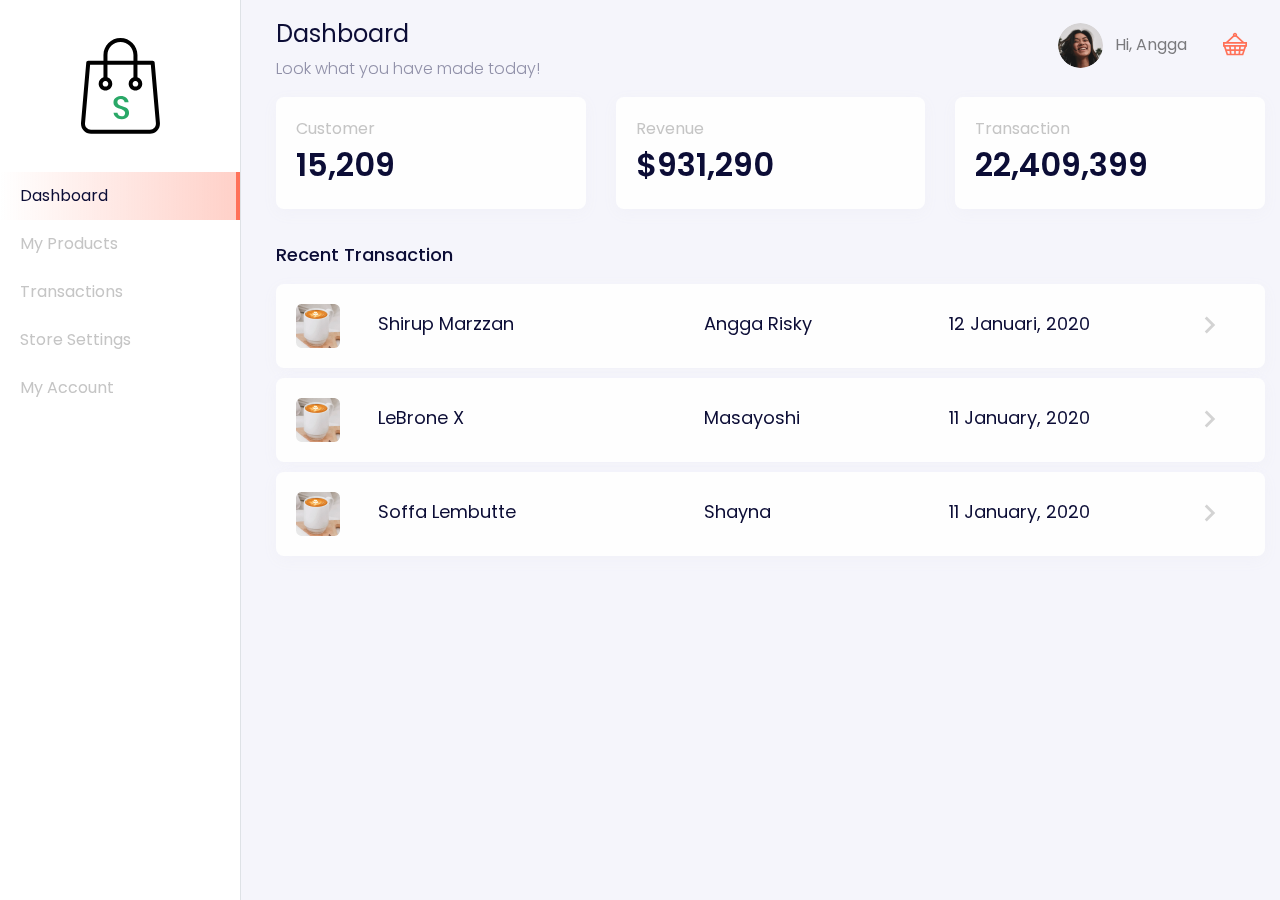
==== dashboard.html @ e3115d15 "dashboard page" ====
<!DOCTYPE html>
<html lang="en">

<head>
  <meta charset="utf-8" />
  <meta name="viewport" content="width=device-width, initial-scale=1, shrink-to-fit=no" />
  <meta name="description" content="" />
  <meta name="author" content="" />

  <title>Dashboard - Your Best Marketplace</title>

  <link href="https://unpkg.com/aos@2.3.1/dist/aos.css" rel="stylesheet" />
  <link href="style/main.css" rel="stylesheet" />
</head>

<body>
  <div class="page-dashboard">
    <div class="d-flex" id="wrapper" data-aos="fade-right">
      <!-- Sidebar -->
      <div class="border-right" id="sidebar-wrapper">
        <div class="sidebar-heading text-center">
          <img src="/images/dashboard-store-logo.svg" alt="" class="my-4" />
        </div>
        <div class="list-group list-group-flush">
          <a href="/dashboard.html" class="list-group-item list-group-item-action active">Dashboard</a>
          <a href="/dashboard-products.html" class="list-group-item list-group-item-action">My Products</a>
          <a href="/dashboard-transactions.html" class="list-group-item list-group-item-action">Transactions</a>
          <a href="/dashboard-settings.html" class="list-group-item list-group-item-action">Store Settings</a>
          <a href="/dashboard-account.html" class="list-group-item list-group-item-action">My Account</a>
        </div>
      </div>
      <!-- /#sidebar-wrapper -->

      <!-- Page Content -->
      <div id="page-content-wrapper">
        <nav class="navbar navbar-store navbar-expand-lg navbar-light fixed-top" data-aos="fade-down">
          <button class="btn btn-secondary d-md-none mr-auto mr-2" id="menu-toggle">
            &laquo; Menu
          </button>

          <button class="navbar-toggler" type="button" data-toggle="collapse" data-target="#navbarSupportedContent"
            aria-controls="navbarSupportedContent" aria-expanded="false" aria-label="Toggle navigation">
            <span class="navbar-toggler-icon"></span>
          </button>

          <div class="collapse navbar-collapse" id="navbarSupportedContent">
            <ul class="navbar-nav ml-auto d-none d-lg-flex">
              <li class="nav-item dropdown">
                <a class="nav-link" href="#" id="navbarDropdown" role="button" data-toggle="dropdown"
                  aria-haspopup="true" aria-expanded="false">
                  <img src="/images/icon-user.png" alt="" class="rounded-circle mr-2 profile-picture" />
                  Hi, Angga
                </a>
                <div class="dropdown-menu" aria-labelledby="navbarDropdown">
                  <a class="dropdown-item" href="/index.html">Back to Store</a>
                  <a class="dropdown-item" href="/dashboard-account.html">Settings</a>
                  <div class="dropdown-divider"></div>
                  <a class="dropdown-item" href="/">Logout</a>
                </div>
              </li>
              <li class="nav-item">
                <a class="nav-link d-inline-block mt-2" href="#">
                  <img src="/images/icon-cart-empty.svg" alt="" />
                </a>
              </li>
            </ul>
            <!-- Mobile Menu -->
            <ul class="navbar-nav d-block d-lg-none mt-3">
              <li class="nav-item">
                <a class="nav-link" href="#">
                  Hi, Angga
                </a>
              </li>
              <li class="nav-item">
                <a class="nav-link d-inline-block" href="#">
                  Cart
                </a>
              </li>
            </ul>
          </div>
        </nav>

        <div class="section-content section-dashboard-home" data-aos="fade-up">
          <div class="container-fluid">
            <div class="dashboard-heading">
              <h2 class="dashboard-title">Dashboard</h2>
              <p class="dashboard-subtitle">
                Look what you have made today!
              </p>
            </div>
            <div class="dashboard-content">
              <div class="row">
                <div class="col-md-4">
                  <div class="card mb-2">
                    <div class="card-body">
                      <div class="dashboard-card-title">
                        Customer
                      </div>
                      <div class="dashboard-card-subtitle">
                        15,209
                      </div>
                    </div>
                  </div>
                </div>
                <div class="col-md-4">
                  <div class="card mb-2">
                    <div class="card-body">
                      <div class="dashboard-card-title">
                        Revenue
                      </div>
                      <div class="dashboard-card-subtitle">
                        $931,290
                      </div>
                    </div>
                  </div>
                </div>
                <div class="col-md-4">
                  <div class="card mb-2">
                    <div class="card-body">
                      <div class="dashboard-card-title">
                        Transaction
                      </div>
                      <div class="dashboard-card-subtitle">
                        22,409,399
                      </div>
                    </div>
                  </div>
                </div>
              </div>
              <div class="row mt-3">
                <div class="col-12 mt-2">
                  <h5 class="mb-3">Recent Transaction</h5>
                  <a href="./dashboard-transaction-details.html" class="card card-list d-block">
                    <div class="card-body">
                      <div class="row">
                        <div class="col-md-1">
                          <img src="./images/dashboard-icon-product-1.png" alt="">
                        </div>
                        <div class="col-md-4">
                          Shirup Marzzan
                        </div>
                        <div class="col-md-3">
                          Angga Risky
                        </div>
                        <div class="col-md-3">
                          12 Januari, 2020
                        </div>
                        <div class="col-1 d-none d-md-block">
                          <img src="./images/dashboard-arrow-right.svg" alt="">
                        </div>
                      </div>
                    </div>
                  </a>
                  <a href="./dashboard-transaction-details.html" class="card card-list d-block">
                    <div class="card-body">
                      <div class="row">
                        <div class="col-md-1">
                          <img src="./images/dashboard-icon-product-1.png" alt="">
                        </div>
                        <div class="col-md-4">
                          LeBrone X
                        </div>
                        <div class="col-md-3">
                          Masayoshi
                        </div>
                        <div class="col-md-3">
                          11 January, 2020
                        </div>
                        <div class="col-1 d-none d-md-block">
                          <img src="./images/dashboard-arrow-right.svg" alt="">
                        </div>
                      </div>
                    </div>
                  </a>
                  <a href="./dashboard-transaction-details.html" class="card card-list d-block">
                    <div class="card-body">
                      <div class="row">
                        <div class="col-md-1">
                          <img src="./images/dashboard-icon-product-1.png" alt="">
                        </div>
                        <div class="col-md-4">
                          Soffa Lembutte
                        </div>
                        <div class="col-md-3">
                          Shayna
                        </div>
                        <div class="col-md-3">
                          11 January, 2020
                        </div>
                        <div class="col-1 d-none d-md-block">
                          <img src="./images/dashboard-arrow-right.svg" alt="">
                        </div>
                      </div>
                    </div>
                  </a>
                </div>
              </div>
            </div>
          </div>
        </div>
      </div>
      <!-- /#page-content-wrapper -->
    </div>
  </div>
  <!-- Bootstrap core JavaScript -->
  <script src="/vendor/jquery/jquery.slim.min.js"></script>
  <script src="/vendor/bootstrap/js/bootstrap.bundle.min.js"></script>
  <script src="https://unpkg.com/aos@2.3.1/dist/aos.js"></script>
  <script>
    AOS.init();
  </script>
  <!-- Menu Toggle Script -->
  <script>
    $("#menu-toggle").click(function (e) {
      e.preventDefault();
      $("#wrapper").toggleClass("toggled");
    });
  </script>
</body>

</html>
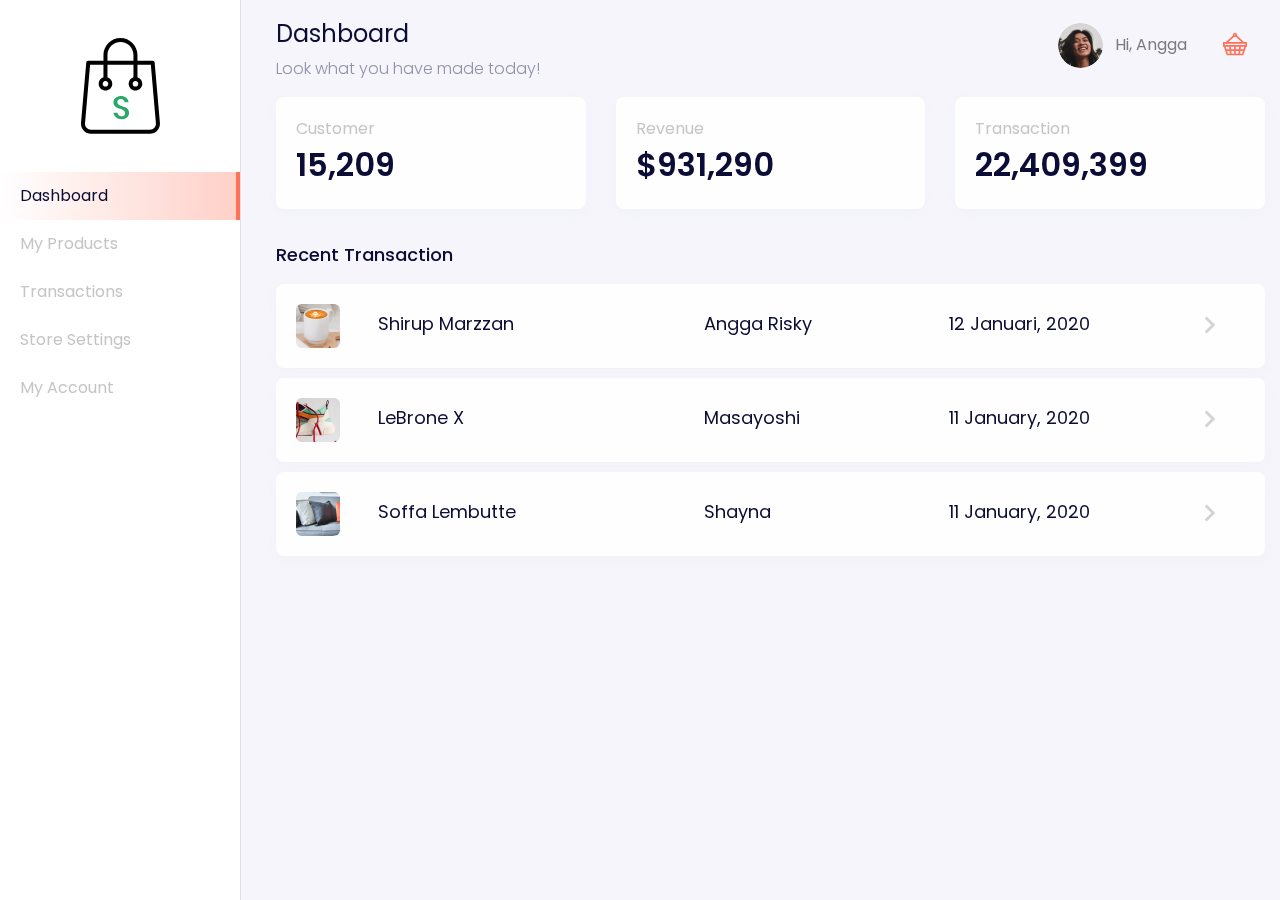
==== commit e77ca306: "account, settings, transactions pages added" ====
--- a/dashboard.html
+++ b/dashboard.html
@@ -155,7 +155,7 @@
                     <div class="card-body">
                       <div class="row">
                         <div class="col-md-1">
-                          <img src="./images/dashboard-icon-product-1.png" alt="">
+                          <img src="./images/dashboard-icon-product-2.png" alt="">
                         </div>
                         <div class="col-md-4">
                           LeBrone X
@@ -176,7 +176,7 @@
                     <div class="card-body">
                       <div class="row">
                         <div class="col-md-1">
-                          <img src="./images/dashboard-icon-product-1.png" alt="">
+                          <img src="./images/dashboard-icon-product-3.png" alt="">
                         </div>
                         <div class="col-md-4">
                           Soffa Lembutte
